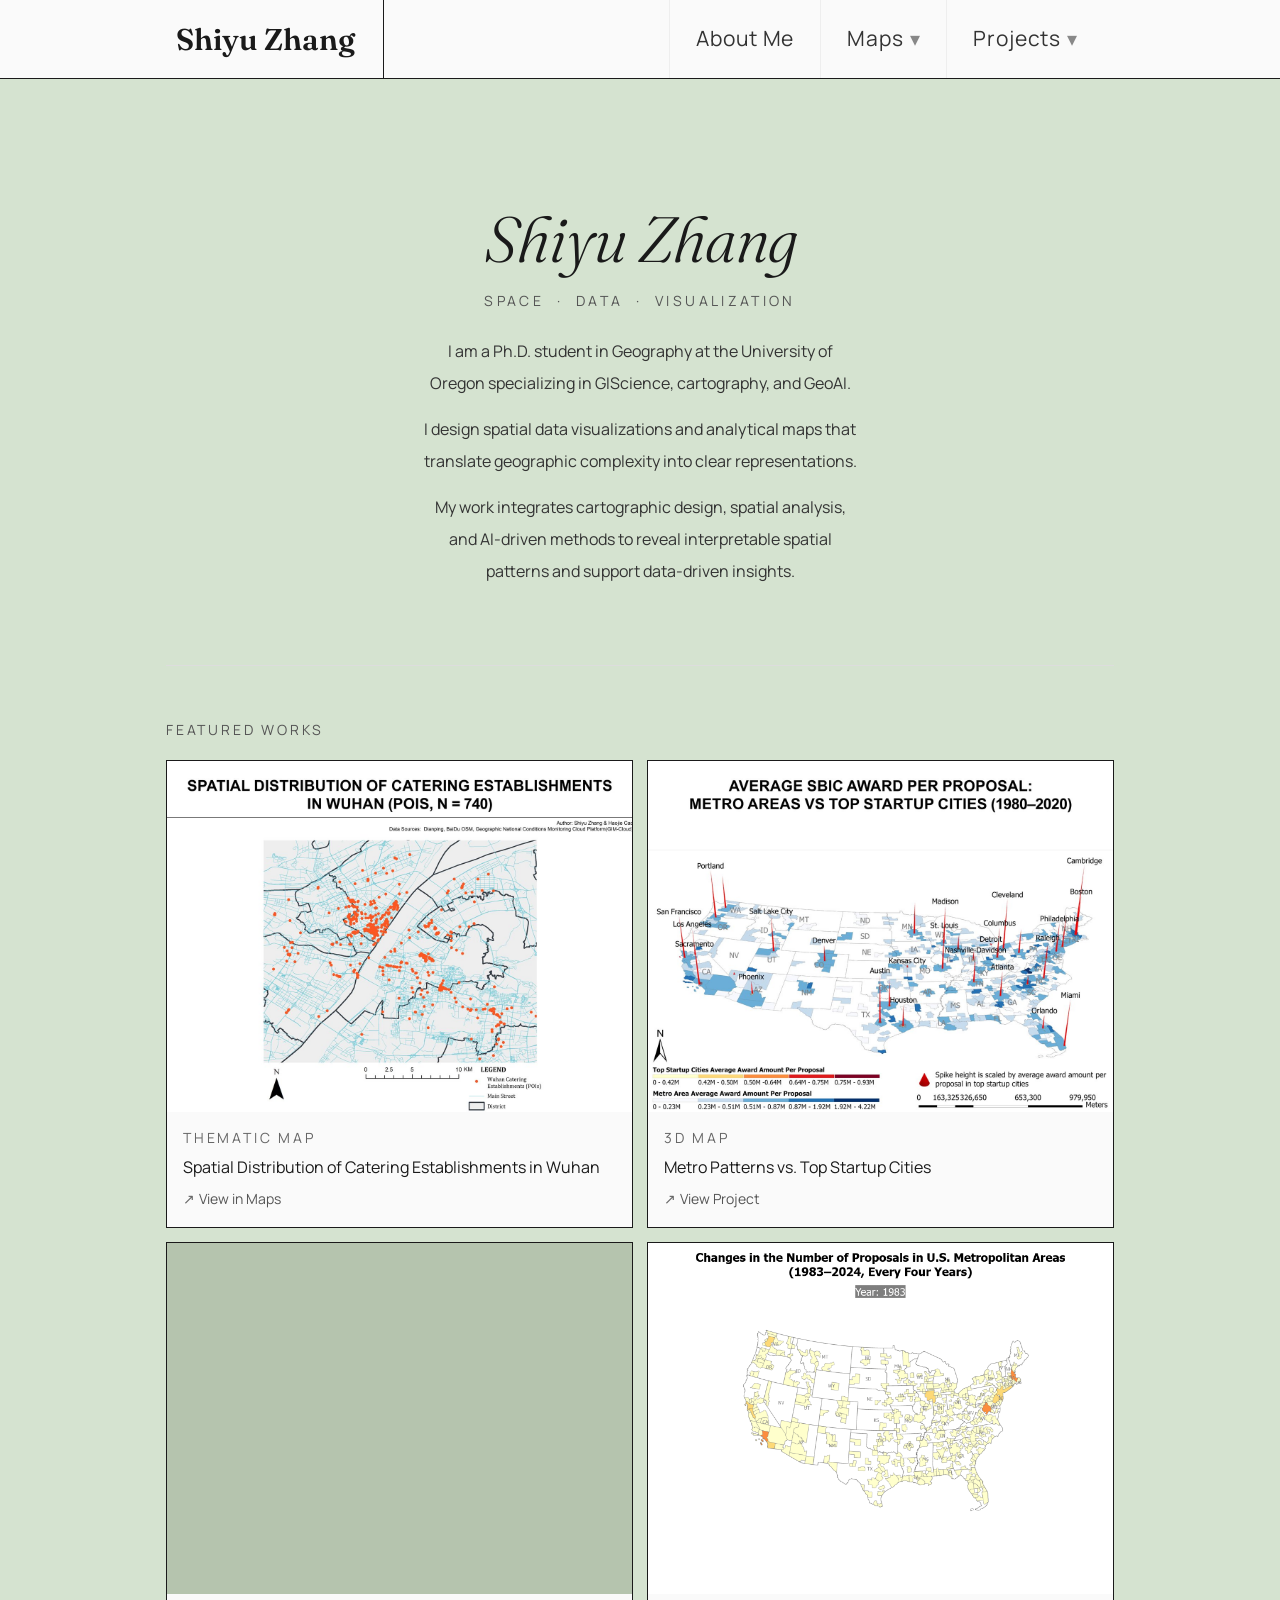
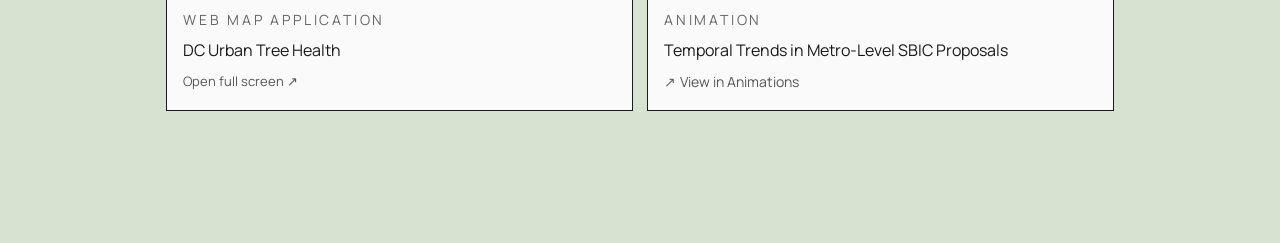
==== index.html @ 715e37df "remove embedded git repo" ====
<!DOCTYPE html>
<html lang="en">
<head>
  <meta charset="UTF-8">
  <meta name="viewport" content="width=device-width, initial-scale=1.0">
  <meta name="description" content="Shiyu Zhang — GIS Analyst and Cartographer. Spatial data visualization, urban analysis, and AI-driven mapping.">
  <title>Shiyu Zhang — Portfolio</title>
  <link rel="stylesheet" href="style.css">
</head>
<body>

<!-- NAVBAR -->
<nav class="navbar" aria-label="Main navigation">
  <div class="navbar-inner">
    <a class="nav-brand" href="index.html">Shiyu Zhang</a>
    <div class="nav-links">
      <div class="nav-item">
        <a class="nav-link" href="about.html">About Me</a>
      </div>
      <div class="nav-item">
        <span class="nav-link">Maps <span class="arr">▾</span></span>
        <div class="nav-dropdown">
          <a href="maps.html#static">Static Maps</a>
          <a href="maps.html#web">Web Maps</a>
          <a href="maps.html#animation">Animation</a>
        </div>
      </div>
      <div class="nav-item">
        <span class="nav-link">Projects <span class="arr">▾</span></span>
        <div class="nav-dropdown">
          <a href="projects.html#wuhan">Wuhan Catering Industry</a>
          <a href="projects.html#sbic">SBIC Funding Analysis</a>
          <a href="projects.html#tapwater">Western U.S. Tap Water</a>
        </div>
      </div>
    </div>
  </div>
</nav>

<main>
  <div class="container">
    <div class="page-body">

      <!-- HERO -->
      <section class="hero">

        <div class="hero-text">
          <h1 class="hero-name">Shiyu Zhang</h1>
          <div class="hero-role">SPACE &nbsp;·&nbsp; DATA &nbsp;·&nbsp; VISUALIZATION</div>
          <p class="hero-desc">
            I am a Ph.D. student in Geography at the University of Oregon specializing in GIScience, cartography, and GeoAI.
          </p>
          <p class="hero-desc">
            I design spatial data visualizations and analytical maps that translate geographic complexity into clear representations.
          </p>
          <p class="hero-desc">
            My work integrates cartographic design, spatial analysis, and AI-driven methods to reveal interpretable spatial patterns and support data-driven insights.
          </p>
        </div>


      </section>

      <!-- FEATURED WORKS — 2x2 grid -->
      <section class="sec">
        <div class="section-label">Featured Works</div>
        <div class="featured-grid">

          <!-- Row 1: Thematic Maps -->
          <a class="feat-card" href="maps.html#static">
            <div class="feat-card-img">
              <img src="Static%20Maps/thumbs/wuhan-all-pois.jpg" alt="Spatial Distribution of Catering Establishments in Wuhan">
            </div>
            <div class="feat-card-body">
              <div class="feat-card-type">Thematic Map</div>
              <div class="feat-card-title">Spatial Distribution of Catering Establishments in Wuhan</div>
              <div class="feat-card-link">View in Maps</div>
            </div>
          </a>

          <a class="feat-card" href="projects.html#sbic">
            <div class="feat-card-img">
              <img src="Static%20Maps/thumbs/sbic-metro-vs-startup.jpg" alt="Metro Patterns vs. Top Startup Cities">
            </div>
            <div class="feat-card-body">
              <div class="feat-card-type">3D Map</div>
              <div class="feat-card-title">Metro Patterns vs. Top Startup Cities</div>
              <div class="feat-card-link">View Project</div>
            </div>
          </a>

          <!-- Row 2: Web Map Application -->
          <div class="feat-card feat-card-web">
            <div class="feat-card-img">
              <iframe src="https://marcia-shiyu.github.io/DCUrbanTreeHealth/" title="DC Tree Health Interactive Map" loading="lazy" allowfullscreen></iframe>
            </div>
            <div class="feat-card-body">
              <div class="feat-card-type">Web Map Application</div>
              <div class="feat-card-title">DC Urban Tree Health</div>
              <div class="feat-card-link"><a href="https://marcia-shiyu.github.io/DCTreeHealth/" target="_blank" rel="noopener">Open full screen ↗</a></div>
            </div>
          </div>

          <a class="feat-card" href="maps.html#animation">
            <div class="feat-card-img">
              <img src="Animations/SBIC/Metro_animation/Yearly/Metro_Count.gif" alt="Annual SBIC Proposal Count by Metro Area Animation">
            </div>
            <div class="feat-card-body">
              <div class="feat-card-type">Animation</div>
              <div class="feat-card-title">Temporal Trends in Metro-Level SBIC Proposals</div>
              <div class="feat-card-link">View in Animations</div>
            </div>
          </a>

        </div>
      </section>

    </div>
  </div>
</main>

<!-- MODAL -->
<div class="modal-backdrop" id="modalBackdrop" role="dialog" aria-modal="true" aria-labelledby="modalTitle">
  <div class="modal-toolbar">
    <div class="modal-title" id="modalTitle"></div>
    <div class="modal-toolbar-right">
      <button class="modal-zoom-btn" id="modalZoomOut" title="Zoom out">−</button>
      <span class="modal-zoom-level" id="modalZoomLevel">Fit</span>
      <button class="modal-zoom-btn" id="modalZoomIn" title="Zoom in">+</button>
      <button class="modal-zoom-btn" id="modalZoomReset" title="Reset view">Fit</button>
      <button class="modal-close" id="modalClose">✕</button>
    </div>
  </div>
  <button class="modal-arrow modal-arrow-prev" id="modalPrev">&#8249;</button>
  <button class="modal-arrow modal-arrow-next" id="modalNext">&#8250;</button>
  <div class="modal-img" id="modalImg"></div>
  <div class="modal-foot">
    <a id="modalProjectLink" href="#" class="link-tag">Open Project</a>
    <span class="modal-hint">Scroll to zoom &nbsp;·&nbsp; Drag to pan &nbsp;·&nbsp; Double-click to reset</span>
  </div>
</div>

<script src="main.js"></script>
</body>
</html>
---- style.css ----
@import url('https://fonts.googleapis.com/css2?family=Manrope:wght@400;500;600&family=Fraunces:ital,wght@0,300;0,600;1,300&display=swap');

/* ── RESET ─────────────────────────────────────────────── */
*, *::before, *::after { box-sizing: border-box; margin: 0; padding: 0; }
html { scroll-behavior: smooth; }
body {
  background: #D5E3D0;
  font-family: 'Manrope', sans-serif;
  color: #1a1a1a;
  font-size: 16px;
  line-height: 1.7;
}
a { color: inherit; text-decoration: none; }
img { display: block; max-width: 100%; }
button { cursor: pointer; font-family: inherit; }

/* ── LAYOUT ─────────────────────────────────────────────── */
.container {
  max-width: 1020px;
  margin: 0 auto;
  padding: 0 36px;
}
.page-body { padding: 56px 0 80px; }

/* ── SECTION LABEL ──────────────────────────────────────── */
.section-label {
  font-size: 14px;
  letter-spacing: 0.2em;
  text-transform: uppercase;
  color: #555;
  margin-bottom: 18px;
  display: flex;
  align-items: center;
  gap: 12px;
}
.section-label::after {
  content: none;
}

/* ── NAVBAR ─────────────────────────────────────────────── */
.navbar {
  border-bottom: 1.5px solid #1a1a1a;
  background: #FAFAFA;
  position: sticky;
  top: 0;
  z-index: 100;
}
.navbar-inner {
  max-width: 1000px;
  margin: 0 auto;
  padding: 0 36px;
  display: flex;
  align-items: stretch;
  height: 78px;
}
.nav-brand {
  font-family: 'Fraunces', serif;
  font-size: 30px;
  font-weight: 600;
  display: flex;
  align-items: center;
  padding-right: 28px;
  border-right: 1.5px solid #1a1a1a;
  margin-right: auto;
  white-space: nowrap;
}
.nav-links {
  display: flex;
  align-items: stretch;
}
.nav-item {
  position: relative;
  display: flex;
  align-items: center;
}
.nav-link {
  display: flex;
  align-items: center;
  gap: 6px;
  padding: 0 26px;
  font-size: 21px;
  letter-spacing: 0.04em;
  color: #333;
  border-left: 1px solid #eee;
  height: 78px;
  white-space: nowrap;
  transition: color 0.15s;
  user-select: none;
}
.nav-link:hover { color: #1a1a1a; }
.nav-link.active { color: #1a1a1a; }
.arr { font-size: 20px; color: #888; line-height: 1; }

/* ── NAVBAR DROPDOWN ────────────────────────────────────── */
.nav-dropdown {
  position: absolute;
  top: 100%;
  right: 0;
  background: #FAFAFA;
  border: 1.5px solid #1a1a1a;
  border-top: none;
  min-width: 240px;
  display: none;
  z-index: 200;
}
.nav-item:hover .nav-dropdown { display: block; }
.nav-dropdown a {
  display: block;
  padding: 14px 22px;
  font-size: 16px;
  letter-spacing: 0.04em;
  color: #333;
  border-bottom: 1px solid #eee;
  transition: background 0.1s, color 0.1s;
}
.nav-dropdown a:last-child { border-bottom: none; }
.nav-dropdown a:hover { background: #D5E3D0; color: #1a1a1a; }

/* ── HERO ────────────────────────────────────────────────── */
.hero {
  padding: 72px 0 64px;
  border-bottom: 1px solid #ddd;
  margin-bottom: 52px;

  display: flex;
  flex-direction: column;
  align-items: center;   
  text-align: center;     
}

.hero-text{
  text-align:center;
  margin:0 auto;
}

.hero-name {
  font-family: 'Fraunces', serif;
  font-style: italic;
  font-weight: 300;
  font-size: 64px;
  line-height: 1.0;
  margin-bottom: 18px;
  letter-spacing: -0.01em;
}
.hero-role {
  font-size: 14px;
  letter-spacing: 0.24em;
  text-transform: uppercase;
  color: #555;
  margin-bottom: 22px;
}
.hero-desc {
  font-size: 16px;
  color: #333;
  max-width: 440px;
  line-height: 2.0;
  margin: 0 auto 14px;
}

/* ── TAGS ────────────────────────────────────────────────── */
.tag {
  display: inline-block;
  border: 1px solid #ccc;
  padding: 3px 10px;
  font-size: 14px;
  color: #555;
  margin: 2px 3px 2px 0;
  letter-spacing: 0.04em;
}
.tag.tool { border-color: #1a1a1a; color: #1a1a1a; }
.tag-group { line-height: 1.6; }
.tag-sep { display: inline-block; color: #bbb; font-size: 18px; margin: 0 6px; vertical-align: middle; }

/* ── LINK TAG ────────────────────────────────────────────── */
.link-tag {
  display: inline-flex;
  align-items: center;
  gap: 4px;
  font-size: 14px;
  border: 1px solid #1a1a1a;
  padding: 4px 10px;
  color: #1a1a1a;
  letter-spacing: 0.05em;
  transition: background 0.12s, color 0.12s;
}
.link-tag::before { content: '↗'; font-size: 8px; }
.link-tag:hover { background: #1a1a1a; color: #D5E3D0; }

/* ── SECTION ─────────────────────────────────────────────── */
.sec { margin-bottom: 52px; }

/* ── FEATURED GRID ───────────────────────────────────────── */
.featured-grid {
  display: grid;
  grid-template-columns: repeat(2, 1fr);
  gap: 14px;
}
.feat-card {
  border: 1.5px solid #1a1a1a;
  background: #FAFAFA;
  overflow: hidden;
  cursor: pointer;
  transition: box-shadow 0.15s;
  display: block;
}
.feat-card:hover { box-shadow: 4px 4px 0 #1a1a1a; }
.feat-card-img {
  height: 351px;
  background: #B5C4AE;
  display: flex;
  align-items: center;
  justify-content: center;
  font-size: 10px;
  color: #666;
  letter-spacing: 0.1em;
  text-transform: uppercase;
  position: relative;
  overflow: hidden;
}
.feat-card-img img {
  width: 100%;
  height: 100%;
  object-fit: cover;
  position: absolute;
  inset: 0;
}
.feat-card-img.alt { background: #AEBFA8; }
.feat-card-img iframe {
  position: absolute;
  inset: 0;
  width: 100%;
  height: 100%;
  border: none;
  display: block;
}
.feat-card-img video {
  position: absolute;
  inset: 0;
  width: 100%;
  height: 100%;
  object-fit: cover;
}
.feat-card-web { cursor: default; }
.feat-card-web:hover { box-shadow: none; }
.feat-card-web .feat-card-link::before { display: none; }
.feat-card-web .feat-card-link a { font-size: 13px; color: #555; text-decoration: none; }
.feat-card-web .feat-card-link a:hover { color: #1a1a1a; }
.feat-card-video { cursor: default; }
.feat-card-video:hover { box-shadow: none; }
.feat-card-body { padding: 14px 16px 16px; }
.feat-card-type {
  font-size: 14px;
  letter-spacing: 0.2em;
  text-transform: uppercase;
  color: #666;
  margin-bottom: 6px;
}
.feat-card-title {
  font-size: 16px;
  line-height: 1.5;
  margin-bottom: 8px;
  color: #1a1a1a;
}
.feat-card-link {
  font-size: 14px;
  color: #555;
  display: flex;
  align-items: center;
  gap: 4px;
}
.feat-card-link::before { content: '↗'; color: #666; }

/* ── PAGE HEADER ─────────────────────────────────────────── */
.page-header {
  padding: 40px 0 32px;
  border-bottom: 1px solid #ddd;
  margin-bottom: 40px;
}
.page-header-title {
  font-family: 'Fraunces', serif;
  font-style: italic;
  font-weight: 300;
  font-size: 38px;
  margin-bottom: 8px;
  line-height: 1.1;
}
.page-header-sub {
  font-size: 14px;
  letter-spacing: 0.22em;
  text-transform: uppercase;
  color: #555;
}

/* ── MAP TABS ────────────────────────────────────────────── */
.maps-container {
  border: 1.5px solid #1a1a1a;
  background: #FAFAFA;
  overflow: hidden;
}
.tabs {
  display: flex;
  border-bottom: 1.5px solid #1a1a1a;
}
.tab-btn {
  padding: 14px 26px;
  font-size: 14px;
  letter-spacing: 0.07em;
  border: none;
  border-right: 1px solid #D1DCCC;
  background: transparent;
  color: #666;
  cursor: pointer;
  font-family: 'Manrope', sans-serif;
  transition: background 0.12s, color 0.12s;
}
.tab-btn:last-child { border-right: none; }
.tab-btn.active { background: #1a1a1a; color: #D5E3D0; }
.tab-btn:hover:not(.active) { background: #D5E3D0; color: #333; }
.tab-content { display: none; padding: 26px 24px; }
.tab-content.active { display: block; }

/* ── MAP GROUP TITLE ─────────────────────────────────────── */
.map-group-title {
  font-size: 14px;
  letter-spacing: 0.18em;
  text-transform: uppercase;
  color: #555;
  margin-bottom: 0;
}

/* ── CAROUSEL ────────────────────────────────────────────── */
.map-group { margin-bottom: 0; }
.map-group-header {
  display: flex;
  align-items: center;
  justify-content: space-between;
  margin-bottom: 16px;
}
.carousel-nav {
  display: flex;
  align-items: center;
  gap: 14px;
}
.carousel-prev, .carousel-next {
  background: none;
  border: 1.5px solid #1a1a1a;
  width: 36px;
  height: 36px;
  cursor: pointer;
  font-size: 22px;
  line-height: 1;
  display: flex;
  align-items: center;
  justify-content: center;
  color: #1a1a1a;
  transition: background 0.15s, color 0.15s;
  flex-shrink: 0;
}
.carousel-prev:hover, .carousel-next:hover { background: #1a1a1a; color: #FAFAFA; }
.carousel-prev:disabled, .carousel-next:disabled { opacity: 0.28; cursor: default; }
.carousel-prev:disabled:hover, .carousel-next:disabled:hover { background: none; color: #1a1a1a; }
.carousel-counter {
  font-size: 13px;
  color: #555;
  min-width: 38px;
  text-align: center;
  letter-spacing: 0.05em;
}
.map-carousel { overflow: hidden; }
.carousel-track {
  display: flex;
  transition: transform 0.35s ease;
  will-change: transform;
}
.carousel-track .map-card { flex: 0 0 694px; }

/* ── MAP CARDS ───────────────────────────────────────────── */
.map-cards {
  display: flex;
  gap: 12px;
  flex-wrap: wrap;
}
.map-card {
  width: 694px;
  border: 1.5px solid #1a1a1a;
  background: #FAFAFA;
  overflow: hidden;
  flex-shrink: 0;
}
.map-card-img {
  height: 491px;
  background: #ccc;
  display: flex;
  align-items: center;
  justify-content: center;
  font-size: 9px;
  color: #666;
  letter-spacing: 0.08em;
  text-transform: uppercase;
  cursor: zoom-in;
  position: relative;
  transition: filter 0.15s;
  overflow: hidden;
}
.map-card-img:hover { filter: brightness(0.88); }
.map-card-img img { width: 100%; height: 100%; object-fit: cover; position: absolute; inset: 0; }
.zoom-hint {
  position: absolute;
  bottom: 6px;
  right: 8px;
  font-size: 14px;
  color: #fff;
  opacity: 0;
  transition: opacity 0.15s;
  text-shadow: 0 1px 3px rgba(0,0,0,0.3);
  pointer-events: none;
}
.map-card-img:hover .zoom-hint { opacity: 1; }
.map-card-body { padding: 18px 22px 24px; }
.map-card-title {
  font-size: 16px;
  font-weight: 500;
  line-height: 1.55;
  margin-bottom: 7px;
  letter-spacing: 0.02em;
}
.map-card-desc {
  font-size: 14px;
  color: #555;
  line-height: 1.8;
  margin-bottom: 12px;
}

/* ── BREAK BAR ───────────────────────────────────────────── */
.break-bar {
  display: flex;
  align-items: center;
  gap: 12px;
  font-size: 10px;
  letter-spacing: 0.22em;
  text-transform: uppercase;
  color: #777;
  margin: 26px 0;
}
.break-bar::before, .break-bar::after {
  content: '';
  flex: 1;
  height: 1px;
  background: #D1DCCC;
}

/* ── WEB MAP CARDS ───────────────────────────────────────── */
.web-maps {
  display: flex;
  flex-direction: column;
  gap: 6px;
}
.web-maps .map-group-header { margin-bottom: 0; }
.web-maps .break-bar { margin: 10px 0; }
.web-card {
  border: 1px solid #ccc;
  overflow: hidden;
  background: #FAFAFA;
}
.wc-frame {
  height: 88vh;
  min-height: 560px;
  background: #f0ede6;
  position: relative;
}
.wc-frame iframe {
  width: 100%;
  height: 100%;
  border: none;
  display: block;
}
.wc-frame .wc-loading {
  position: absolute;
  inset: 0;
  display: flex;
  flex-direction: column;
  align-items: center;
  justify-content: center;
  gap: 14px;
  pointer-events: none;
  color: #888;
  font-size: 12px;
  letter-spacing: 0.12em;
  text-transform: uppercase;
}
.wc-frame .wc-loading-spinner {
  width: 28px;
  height: 28px;
  border: 2px solid #ccc;
  border-top-color: #555;
  border-radius: 50%;
  animation: wc-spin 0.8s linear infinite;
}
@keyframes wc-spin {
  to { transform: rotate(360deg); }
}
.wc-frame.loaded .wc-loading { display: none; }
.wc-foot {
  padding: 7px 14px;
  font-size: 14px;
  color: #555;
  border-top: 1px solid #eee;
  display: flex;
  align-items: center;
  justify-content: space-between;
  gap: 12px;
}
.wc-foot-title {
  font-size: 14px;
  letter-spacing: 0.1em;
  text-transform: uppercase;
  color: #444;
}
.wc-foot-tool {
  font-size: 14px;
  letter-spacing: 0.08em;
  color: #888;
  margin-left: 10px;
  text-transform: none;
}
.web-card-divider {
  text-align: center;
  color: #aaa;
  font-size: 20px;
  line-height: 1;
  padding: 14px 0;
}
.wc-foot a { color: #1a1a1a; text-decoration: underline; }

/* ── ANIMATION CARDS ─────────────────────────────────────── */
.anim-cards {
  display: grid;
  grid-template-columns: repeat(4, 1fr);
  gap: 12px;
}
.anim-card {
  border: 1.5px solid #1a1a1a;
  overflow: hidden;
  background: #FAFAFA;
}
.ac-img {
  height: 88px;
  background: #bbb;
  display: flex;
  align-items: center;
  justify-content: center;
  font-size: 26px;
  opacity: 0.45;
}
.ac-label {
  padding: 8px 10px;
  font-size: 12px;
  color: #555;
  text-align: center;
  line-height: 1.6;
}

/* ── PROJECT DETAIL ──────────────────────────────────────── */
.proj-block {
  border: 1.5px solid #1a1a1a;
  background: #FAFAFA;
  overflow: hidden;
  margin-bottom: 20px;
}
.proj-block:last-child { margin-bottom: 0; }
.proj-head {
  background: #1a1a1a;
  color: #D5E3D0;
  font-size: 14px;
  padding: 10px 16px;
  letter-spacing: 0.14em;
  text-transform: uppercase;
  display: flex;
  justify-content: space-between;
  align-items: center;
}
.proj-head-note { opacity: 0.38; font-size: 12px; }
.proj-layout {
  display: grid;
  grid-template-columns: 180px 1fr;
}
.proj-left { padding: 18px 14px; border-right: 1px solid #eee; }
.proj-right { padding: 18px 18px; }
.proj-sub-label {
  font-size: 14px;
  letter-spacing: 0.17em;
  text-transform: uppercase;
  color: #555;
  margin-bottom: 8px;
  margin-top: 16px;
}
.proj-sub-label:first-child { margin-top: 0; }
.poster-box {
  width: 100%;
  height: 360px;
  background: #B5C4AE;
  border: 1px solid #bbb;
  display: flex;
  align-items: center;
  justify-content: center;
  font-size: 9px;
  color: #666;
  letter-spacing: 0.1em;
  overflow: hidden;
  cursor: zoom-in;
  position: relative;
  transition: filter 0.15s;
}
.poster-box:hover { filter: brightness(0.88); }
.poster-box img { width: 100%; height: 100%; object-fit: cover; position: absolute; inset: 0; }
.proj-text {
  font-size: 16px;
  color: #333;
  line-height: 1.9;
  margin-bottom: 12px;
}
.proj-note {
  font-size: 14px;
  color: #666;
  line-height: 1.6;
  background: #FAFAFA;
  border: 1px solid #D1DCCC;
  padding: 8px 10px;
  margin-bottom: 8px;
}
.mini-gallery{
  display: grid;
  grid-template-columns: repeat(2, 1fr);
  gap: 18px;
  margin-top: 10px;
}
.thumb-item {
  display: flex;
  flex-direction: column;
  gap: 5px;
}
.thumb-label {
  font-size: 14px;
  color: #666;
  line-height: 1.35;
  letter-spacing: 0.02em;
  max-width: 250px;
}
.mini-thumb {
  width: 100%;         
  aspect-ratio: 3 / 2;
  background: #ccc;
  border: 1px solid #bbb;
  display: flex;
  align-items: center;
  justify-content: center;
  font-size: 9px;
  color: #666;
  letter-spacing: 0.06em;
  text-transform: uppercase;
  cursor: zoom-in;
  transition: filter 0.15s, border-color 0.15s;
  overflow: hidden;
  position: relative;
}
.mini-thumb:hover { filter: brightness(0.85); border-color: #1a1a1a; }
.mini-thumb img{
  width: 100%;
  height: auto;
  display: block;
}

.proj-overview {
  width: 100%;
  height: 500px;
  background: #B5C4AE;
  cursor: zoom-in;
  position: relative;
  overflow: hidden;
  transition: filter 0.15s;
  border: 1.5px solid #1a1a1a;
}
.proj-overview:hover { filter: brightness(0.88); }
.proj-overview img { width: 100%; height: 100%; object-fit: contain; position: absolute; inset: 0; }
.proj-overview:hover .zoom-hint { opacity: 1; }
.proj-tab-body { border-top: 1.5px solid #eee; margin-top: 20px; padding-top: 20px; }

.course-report-header {
  display: flex;
  align-items: center;
  justify-content: space-between;
  gap: 16px;
  margin-bottom: 10px;
}
.course-report-title {
  font-size: 14px;
  color: #555;
  letter-spacing: 0.03em;
}
.course-report-frame {
  width: 100%;
  height: 72vh;
  min-height: 500px;
  border: 1.5px solid #1a1a1a;
  overflow: hidden;
}
.course-report-frame iframe { width: 100%; height: 100%; border: none; display: block; }
.course-report-meta {
  display: flex;
  flex-direction: column;
  gap: 10px;
  margin-top: 14px;
}
.course-report-tags-row {
  display: flex;
  align-items: center;
  justify-content: space-between;
  gap: 16px;
  flex-wrap: wrap;
}
.course-report-tags {
  display: flex;
  align-items: center;
  gap: 8px;
  flex-wrap: wrap;
}
.course-report-tags .proj-sub-label { margin: 0; }
.course-report-btn {
  display: inline-flex;
  align-items: center;
  gap: 6px;
  padding: 8px 18px;
  background: #1a1a1a;
  color: #f2ede4;
  font-family: inherit;
  font-size: 13px;
  letter-spacing: 0.06em;
  text-decoration: none;
  border: 1.5px solid #1a1a1a;
  transition: background 0.15s, color 0.15s;
  white-space: nowrap;
}
.course-report-btn:hover { background: #f2ede4; color: #1a1a1a; }

/* ── ABOUT ───────────────────────────────────────────────── */
.about-container {
  border: 1.5px solid #1a1a1a;
  background: #FAFAFA;
  overflow: hidden;
}
.about-layout {
  display: grid;
  grid-template-columns: 210px 1fr;
}
.about-left { padding: 22px 14px; border-right: 1px solid #eee; }
.about-right { padding: 22px 22px; }
.photo-box {
  width: 100%;
  height: 150px;
  background: #B5C4AE;
  border: 1px solid #bbb;
  display: flex;
  align-items: center;
  justify-content: center;
  font-size: 9px;
  color: #666;
  letter-spacing: 0.1em;
  margin-bottom: 14px;
  overflow: hidden;
}
.photo-box img { width: 100%; height: 100%; object-fit: cover; }
.about-meta { font-size: 16px; color: #444; line-height: 2.3; }
.about-contact { margin-top: 20px; display: flex; flex-direction: column; gap: 10px; }
.about-contact-item {
  display: flex;
  align-items: center;
  gap: 8px;
  font-size: 13px;
  color: #1a1a1a;
  text-decoration: none;
  transition: color 0.12s;
}
.about-contact-item:hover { color: #444; }
.about-contact-item svg { flex-shrink: 0; color: #444; }
.about-sub-label {
  font-size: 14px;
  letter-spacing: 0.2em;
  text-transform: uppercase;
  color: #555;
  margin-bottom: 8px;
  margin-top: 32px;
}
.about-sub-label::before {
  content: '';
  display: block;
  width: 28px;
  height: 1px;
  background: #888;
  margin-bottom: 12px;
}
.about-sub-label:first-child { margin-top: 0; }
.about-sub-label:first-child::before { display: none; }
.about-text {
  font-size: 16px;
  color: #333;
  line-height: 2.0;
  margin-bottom: 12px;
}


/* ── MODAL ───────────────────────────────────────────────── */
.modal-backdrop {
  position: fixed;
  inset: 0;
  background: rgba(10, 10, 10, 0.93);
  display: none;
  z-index: 500;
  overflow: hidden;
  cursor: grab;
  user-select: none;
}
.modal-backdrop.open { display: block; }
.modal-backdrop.dragging { cursor: grabbing; }
.modal-toolbar {
  position: absolute;
  top: 0; left: 0; right: 0;
  display: flex;
  align-items: center;
  justify-content: space-between;
  padding: 10px 16px;
  background: rgba(20, 20, 20, 0.75);
  backdrop-filter: blur(6px);
  z-index: 10;
  gap: 12px;
}
.modal-title {
  font-size: 12px;
  letter-spacing: 0.07em;
  color: #ccc;
  flex: 1;
  line-height: 1.4;
  overflow: hidden;
  white-space: nowrap;
  text-overflow: ellipsis;
}
.modal-toolbar-right {
  display: flex;
  align-items: center;
  gap: 6px;
  flex-shrink: 0;
}
.modal-zoom-btn, .modal-close {
  background: rgba(255,255,255,0.1);
  border: 1px solid rgba(255,255,255,0.22);
  color: #ddd;
  font-family: 'Manrope', sans-serif;
  font-size: 15px;
  width: 32px;
  height: 32px;
  display: flex;
  align-items: center;
  justify-content: center;
  cursor: pointer;
  transition: background 0.12s;
  flex-shrink: 0;
}
.modal-zoom-btn:hover, .modal-close:hover { background: rgba(255,255,255,0.25); color: #fff; }
.modal-close { font-size: 13px; margin-left: 6px; }
.modal-zoom-level {
  font-size: 11px;
  color: #aaa;
  min-width: 36px;
  text-align: center;
  letter-spacing: 0.04em;
}
.modal-arrow {
  position: absolute;
  top: 50%;
  transform: translateY(-50%);
  background: rgba(255,255,255,0.08);
  border: 1px solid rgba(255,255,255,0.2);
  color: #ccc;
  font-size: 40px;
  width: 52px;
  height: 80px;
  display: none;
  align-items: center;
  justify-content: center;
  cursor: pointer;
  z-index: 11;
  transition: background 0.12s, color 0.12s;
  line-height: 1;
}
.modal-arrow:hover { background: rgba(255,255,255,0.22); color: #fff; }
.modal-arrow:disabled { opacity: 0.18; cursor: default; pointer-events: none; }
.modal-arrow.visible { display: flex; }
.modal-arrow-prev { left: 14px; }
.modal-arrow-next { right: 14px; }

.modal-img {
  position: absolute;
  inset: 0;
  display: flex;
  align-items: center;
  justify-content: center;
}
.modal-img img {
  display: block;
  max-width: 100vw;
  max-height: 100vh;
  width: auto;
  height: auto;
  object-fit: contain;
  transform-origin: center center;
  will-change: transform;
  pointer-events: none;
  draggable: false;
}
.modal-foot {
  position: absolute;
  bottom: 0; left: 0; right: 0;
  padding: 10px 16px;
  background: rgba(20, 20, 20, 0.75);
  backdrop-filter: blur(6px);
  display: flex;
  gap: 16px;
  align-items: center;
  z-index: 10;
}
.modal-hint {
  font-size: 11px;
  color: #777;
  letter-spacing: 0.04em;
}

/* ── RESPONSIVE ──────────────────────────────────────────── */
@media (max-width: 720px) {
  .container { padding: 0 20px; }
  .navbar-inner { padding: 0 20px; }
  .hero { flex-direction: column-reverse; gap: 28px; padding: 48px 0 40px; }
  .hero-name { font-size: 38px; }
  .hero-photos { flex-direction: row; }
  .hero-photo.portrait  { height: 140px; flex: 1; width: auto; }
  .hero-photo.landscape { height: 140px; flex: 1; width: auto; }
  .featured-grid { grid-template-columns: 1fr; }
  .proj-layout { grid-template-columns: 1fr; }
  .proj-left { border-right: none; border-bottom: 1px solid #eee; }
  .about-layout { grid-template-columns: 1fr; }
  .about-left { border-right: none; border-bottom: 1px solid #eee; }
  .web-maps { gap: 24px; }
  .anim-cards { grid-template-columns: repeat(2, 1fr); }
  .map-cards { flex-direction: column; }
  .map-card { width: 100%; }
  .wc-frame { height: 70vh; min-height: 420px; }
  .contact-bar { gap: 16px; }
}
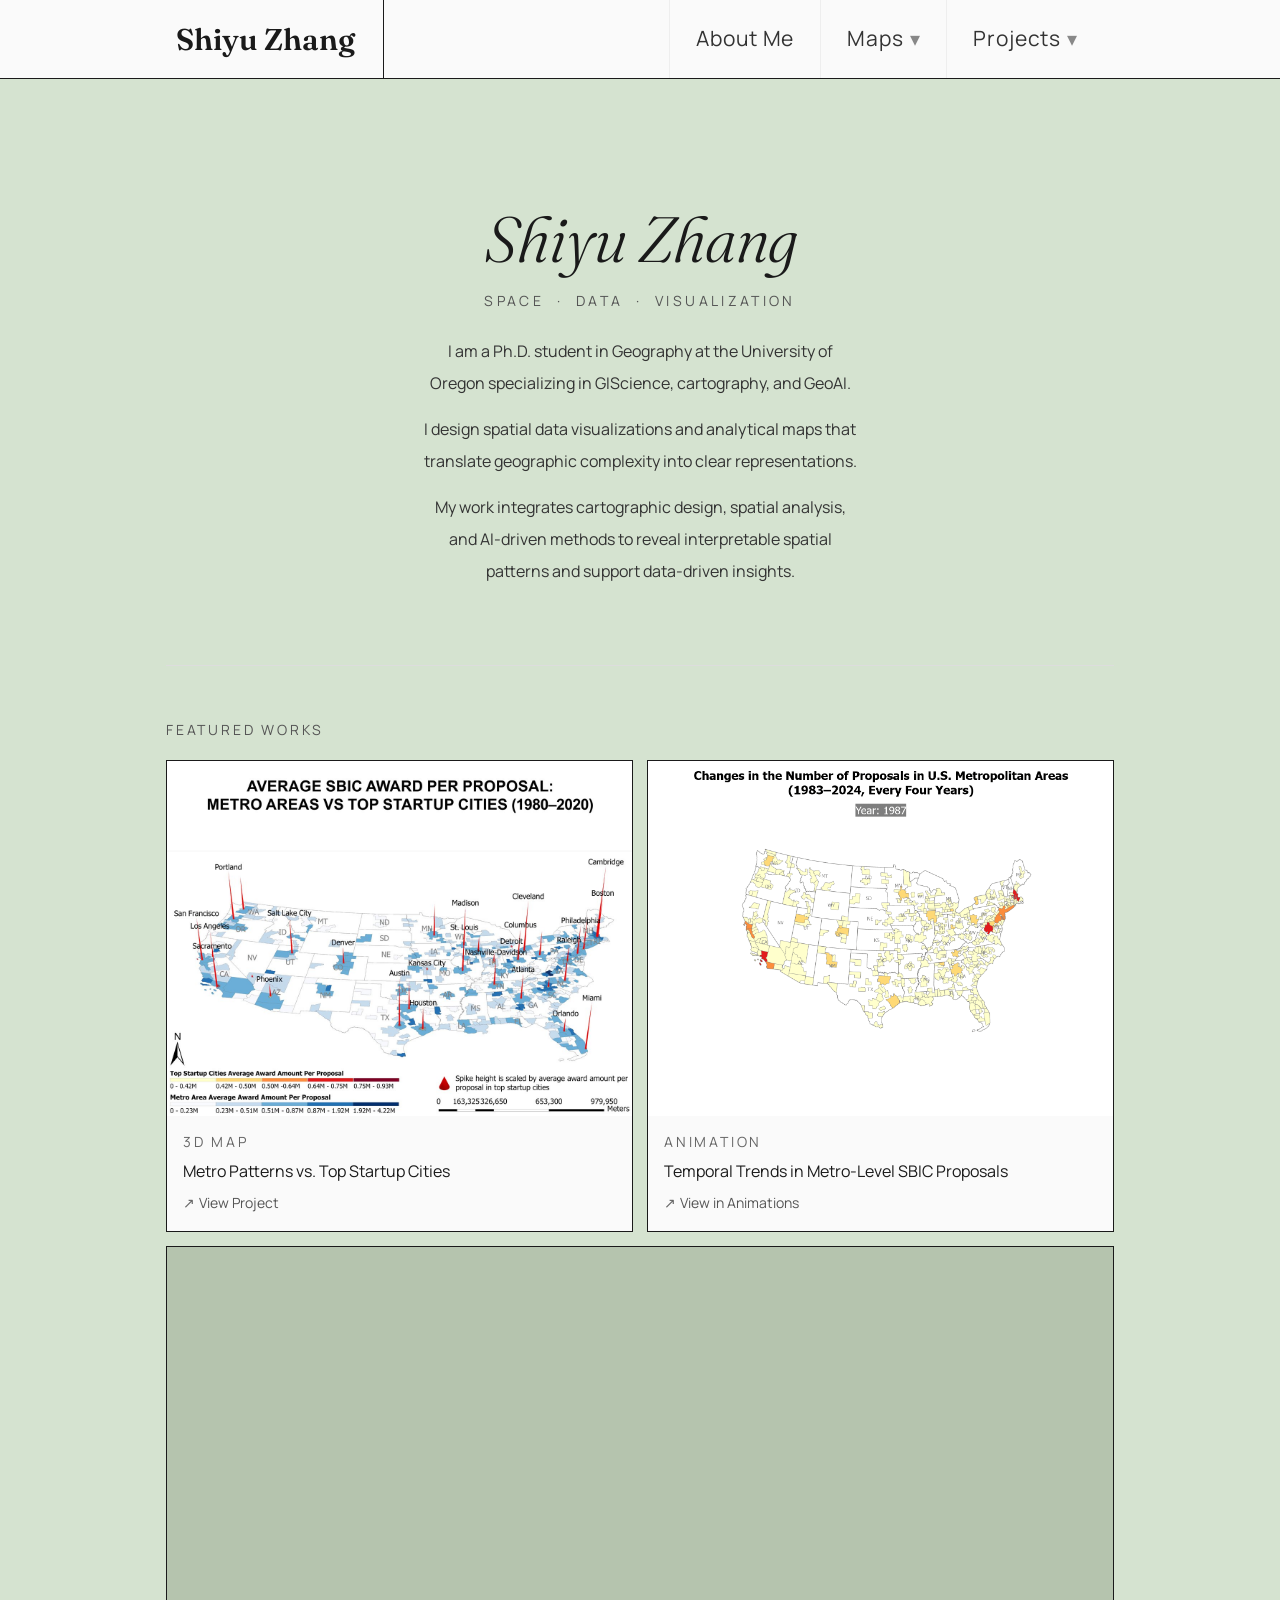
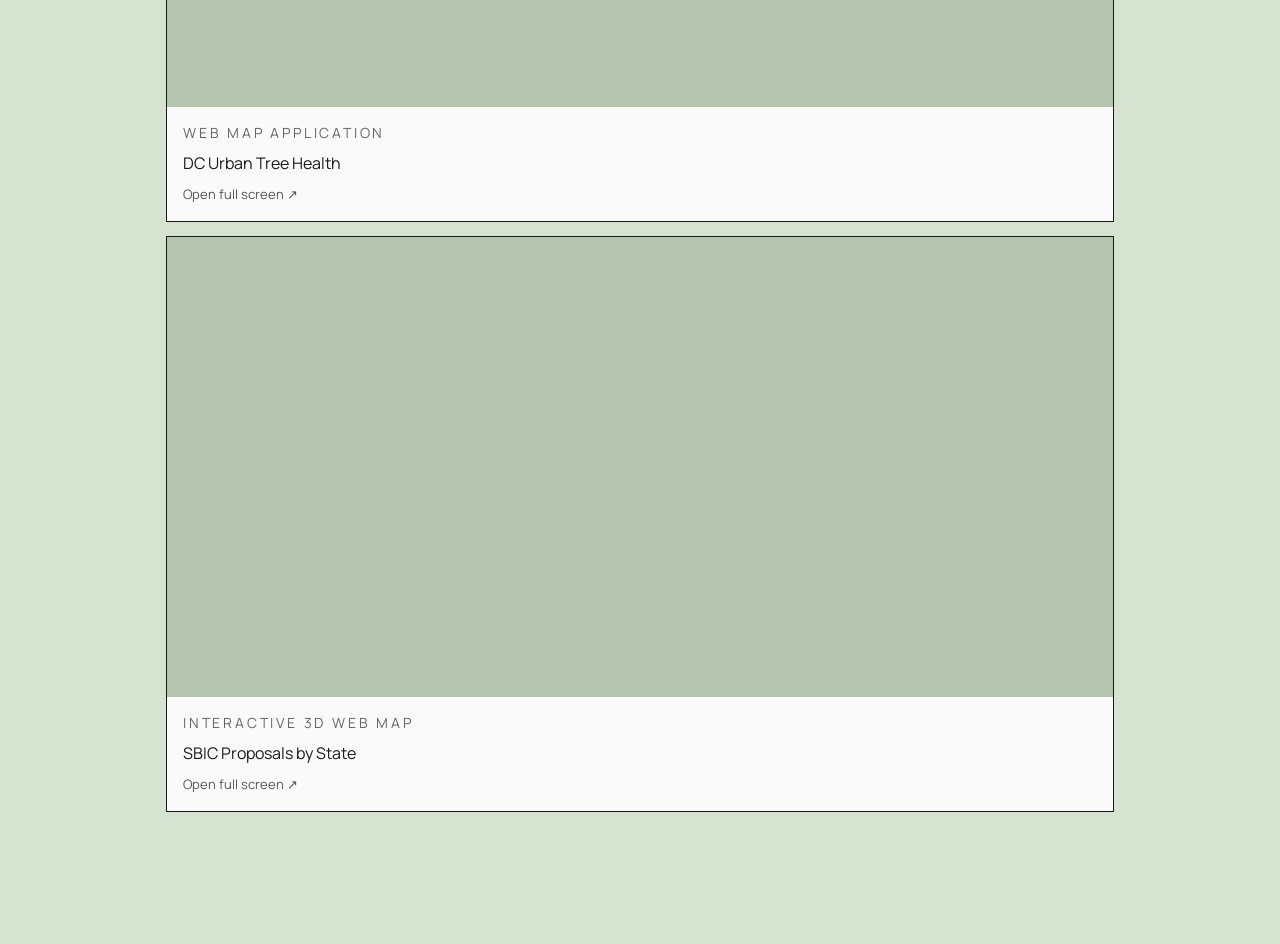
==== commit d890a661: "Update" ====
--- a/index.html
+++ b/index.html
@@ -61,22 +61,12 @@
 
       </section>
 
-      <!-- FEATURED WORKS — 2x2 grid -->
+      <!-- FEATURED WORKS — 2x3 grid -->
       <section class="sec">
         <div class="section-label">Featured Works</div>
         <div class="featured-grid">
 
-          <!-- Row 1: Thematic Maps -->
-          <a class="feat-card" href="maps.html#static">
-            <div class="feat-card-img">
-              <img src="Static%20Maps/thumbs/wuhan-all-pois.jpg" alt="Spatial Distribution of Catering Establishments in Wuhan">
-            </div>
-            <div class="feat-card-body">
-              <div class="feat-card-type">Thematic Map</div>
-              <div class="feat-card-title">Spatial Distribution of Catering Establishments in Wuhan</div>
-              <div class="feat-card-link">View in Maps</div>
-            </div>
-          </a>
+          <!-- Row 1: StaticMaps -->
 
           <a class="feat-card" href="projects.html#sbic">
             <div class="feat-card-img">
@@ -89,18 +79,6 @@
             </div>
           </a>
 
-          <!-- Row 2: Web Map Application -->
-          <div class="feat-card feat-card-web">
-            <div class="feat-card-img">
-              <iframe src="https://marcia-shiyu.github.io/DCUrbanTreeHealth/" title="DC Tree Health Interactive Map" loading="lazy" allowfullscreen></iframe>
-            </div>
-            <div class="feat-card-body">
-              <div class="feat-card-type">Web Map Application</div>
-              <div class="feat-card-title">DC Urban Tree Health</div>
-              <div class="feat-card-link"><a href="https://marcia-shiyu.github.io/DCTreeHealth/" target="_blank" rel="noopener">Open full screen ↗</a></div>
-            </div>
-          </div>
-
           <a class="feat-card" href="maps.html#animation">
             <div class="feat-card-img">
               <img src="Animations/SBIC/Metro_animation/Yearly/Metro_Count.gif" alt="Annual SBIC Proposal Count by Metro Area Animation">
@@ -111,6 +89,30 @@
               <div class="feat-card-link">View in Animations</div>
             </div>
           </a>
+
+          <!-- Row 2: Web Map Application -->
+          <div class="feat-card feat-card-web feat-card-wide">
+            <div class="feat-card-img">
+              <iframe src="https://marcia-shiyu.github.io/DCUrbanTreeHealth/" title="DC Tree Health Interactive Map" loading="lazy" allowfullscreen></iframe>
+            </div>
+            <div class="feat-card-body">
+              <div class="feat-card-type">Web Map Application</div>
+              <div class="feat-card-title">DC Urban Tree Health</div>
+              <div class="feat-card-link"><a href="https://marcia-shiyu.github.io/DCUrbanTreeHealth/" target="_blank" rel="noopener">Open full screen ↗</a></div>
+            </div>
+          </div>
+
+          <!-- Row 3: Web Map -->
+          <div class="feat-card feat-card-web feat-card-wide">
+            <div class="feat-card-img">
+              <iframe src="https://marcia-shiyu.github.io/SBIC/States_Count_3D_animated.html" title="SBIC Proposals by State" loading="lazy" allowfullscreen></iframe>
+            </div>
+            <div class="feat-card-body">
+              <div class="feat-card-type">Interactive 3D Web Map</div>
+              <div class="feat-card-title">SBIC Proposals by State</div>
+              <div class="feat-card-link"><a href="https://marcia-shiyu.github.io/SBIC/States_Count_3D_animated.html" target="_blank" rel="noopener">Open full screen ↗</a></div>
+            </div>
+          </div>
 
         </div>
       </section>
--- a/style.css
+++ b/style.css
@@ -205,7 +205,7 @@
 }
 .feat-card:hover { box-shadow: 4px 4px 0 #1a1a1a; }
 .feat-card-img {
-  height: 351px;
+  height: 355px;
   background: #B5C4AE;
   display: flex;
   align-items: center;
@@ -270,6 +270,15 @@
 }
 .feat-card-link::before { content: '↗'; color: #666; }
 
+/* FORCE wide featured card */
+.featured-grid .feat-card-wide{
+  grid-column: 1 / -1 !important;
+}
+
+.featured-grid .feat-card-wide .feat-card-img{
+  height: 460px !important;
+}
+
 /* ── PAGE HEADER ─────────────────────────────────────────── */
 .page-header {
   padding: 40px 0 32px;
@@ -651,7 +660,7 @@
   aspect-ratio: 3 / 2;
   background: #ccc;
   border: 1px solid #bbb;
-  display: flex;
+  display: block;
   align-items: center;
   justify-content: center;
   font-size: 9px;
@@ -666,7 +675,8 @@
 .mini-thumb:hover { filter: brightness(0.85); border-color: #1a1a1a; }
 .mini-thumb img{
   width: 100%;
-  height: auto;
+  height: 100%;
+  object-fit: cover;
   display: block;
 }
 
@@ -755,11 +765,11 @@
 .about-left { padding: 22px 14px; border-right: 1px solid #eee; }
 .about-right { padding: 22px 22px; }
 .photo-box {
+  display: inline-block;
   width: 100%;
-  height: 150px;
+  height: 280px;
   background: #B5C4AE;
   border: 1px solid #bbb;
-  display: flex;
   align-items: center;
   justify-content: center;
   font-size: 9px;
@@ -768,7 +778,7 @@
   margin-bottom: 14px;
   overflow: hidden;
 }
-.photo-box img { width: 100%; height: 100%; object-fit: cover; }
+.photo-box img { width: auto; height: 100%; display: block; }
 .about-meta { font-size: 16px; color: #444; line-height: 2.3; }
 .about-contact { margin-top: 20px; display: flex; flex-direction: column; gap: 10px; }
 .about-contact-item {
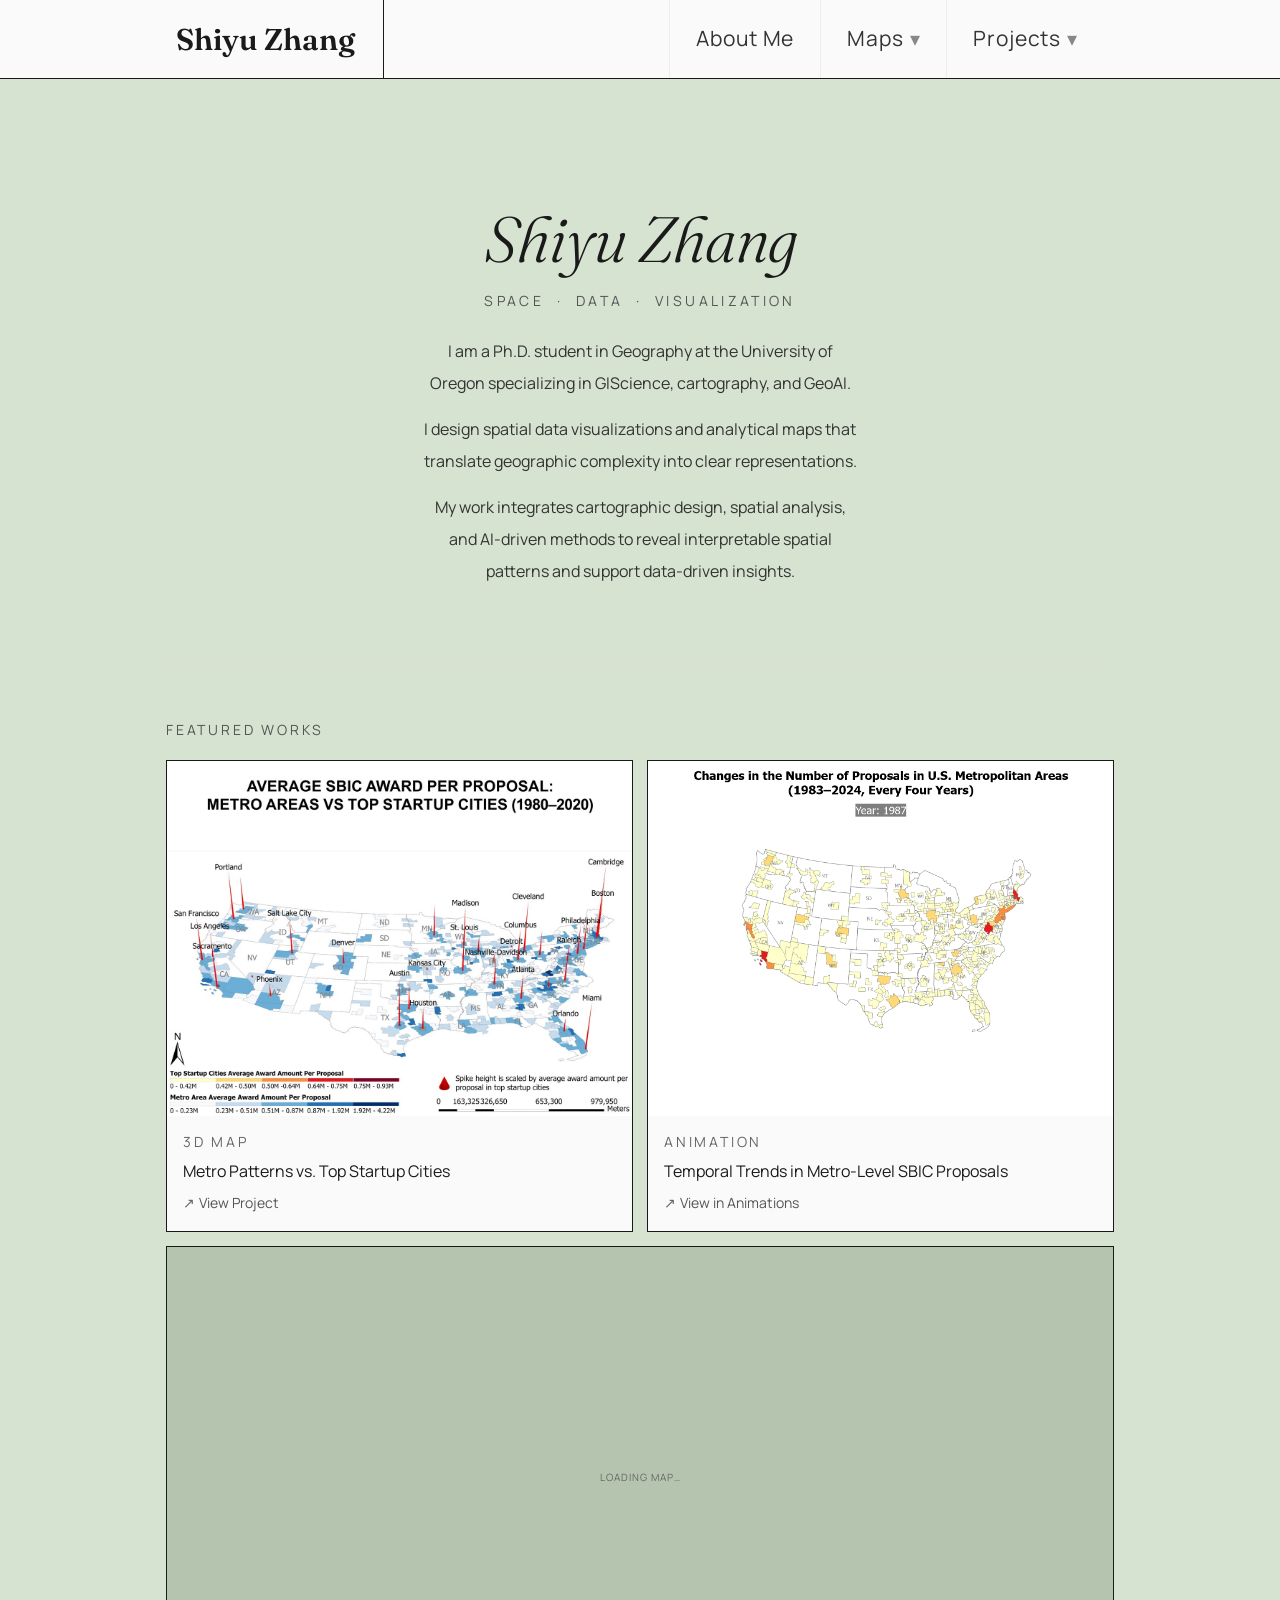
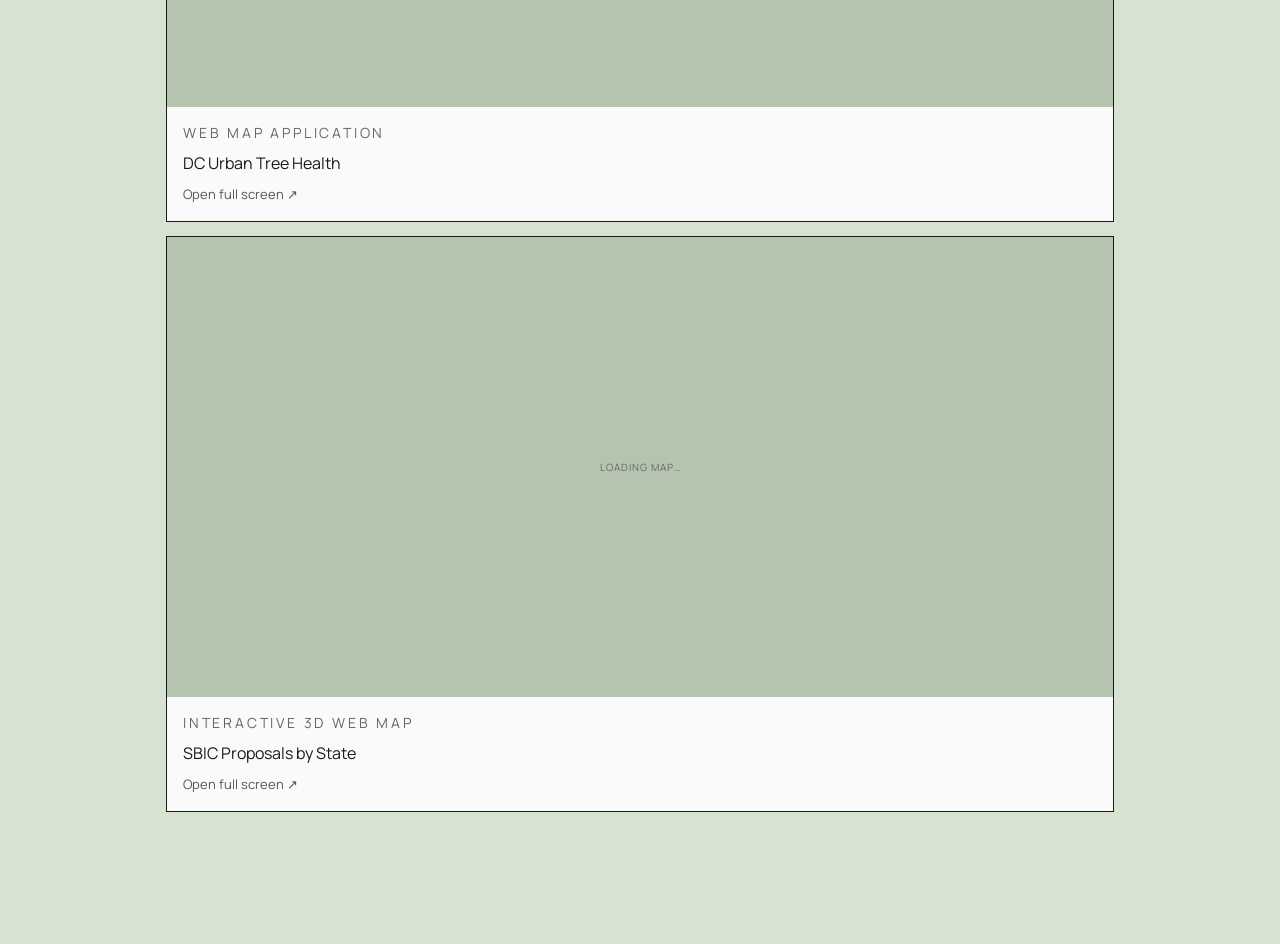
==== commit efbfd72e: "update" ====
--- a/index.html
+++ b/index.html
@@ -29,7 +29,7 @@
         <span class="nav-link">Projects <span class="arr">▾</span></span>
         <div class="nav-dropdown">
           <a href="projects.html#wuhan">Wuhan Catering Industry</a>
-          <a href="projects.html#sbic">SBIC Funding Analysis</a>
+          <a href="projects.html#sbic">SBIC Proposals & Awards</a>
           <a href="projects.html#tapwater">Western U.S. Tap Water</a>
         </div>
       </div>
@@ -93,6 +93,7 @@
           <!-- Row 2: Web Map Application -->
           <div class="feat-card feat-card-web feat-card-wide">
             <div class="feat-card-img">
+              <div class="wc-loading"><div class="wc-loading-spinner"></div>Loading map…</div>
               <iframe src="https://marcia-shiyu.github.io/DCUrbanTreeHealth/" title="DC Tree Health Interactive Map" loading="lazy" allowfullscreen></iframe>
             </div>
             <div class="feat-card-body">
@@ -105,6 +106,7 @@
           <!-- Row 3: Web Map -->
           <div class="feat-card feat-card-web feat-card-wide">
             <div class="feat-card-img">
+              <div class="wc-loading"><div class="wc-loading-spinner"></div>Loading map…</div>
               <iframe src="https://marcia-shiyu.github.io/SBIC/States_Count_3D_animated.html" title="SBIC Proposals by State" loading="lazy" allowfullscreen></iframe>
             </div>
             <div class="feat-card-body">
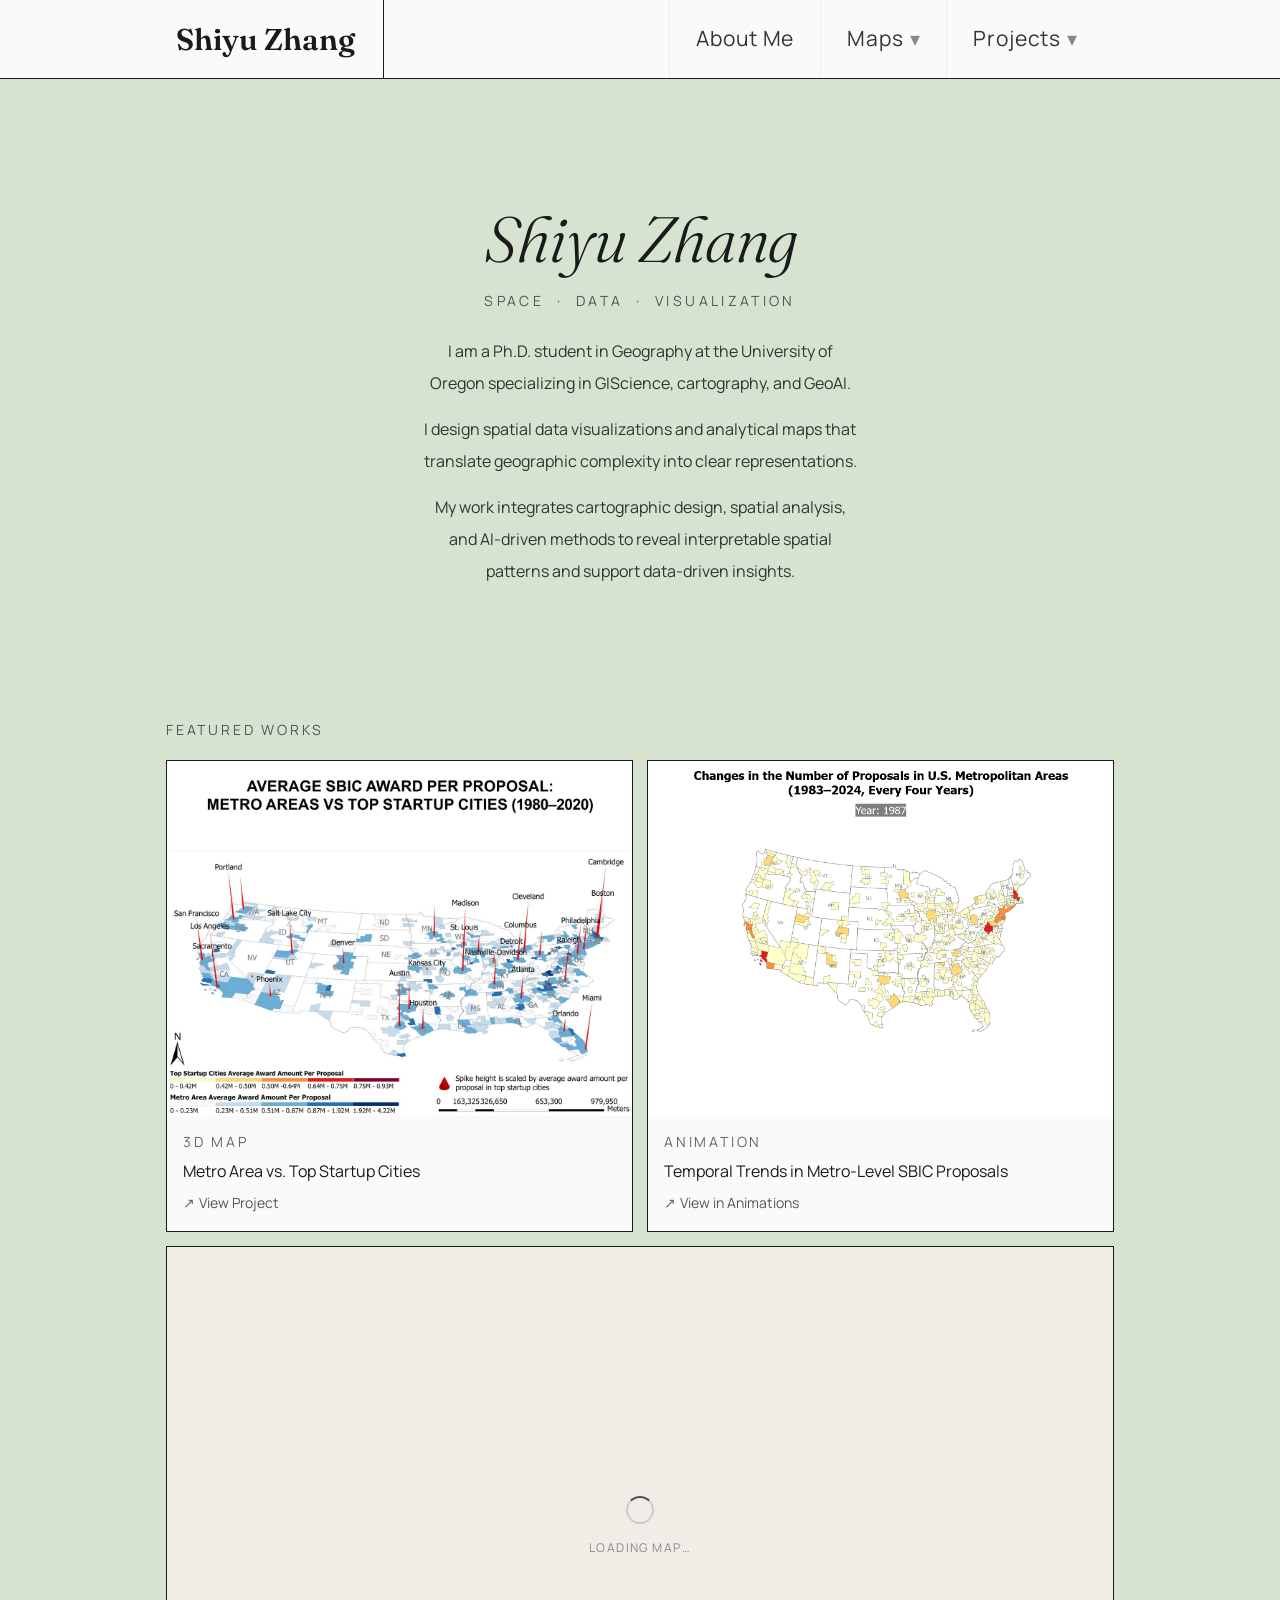
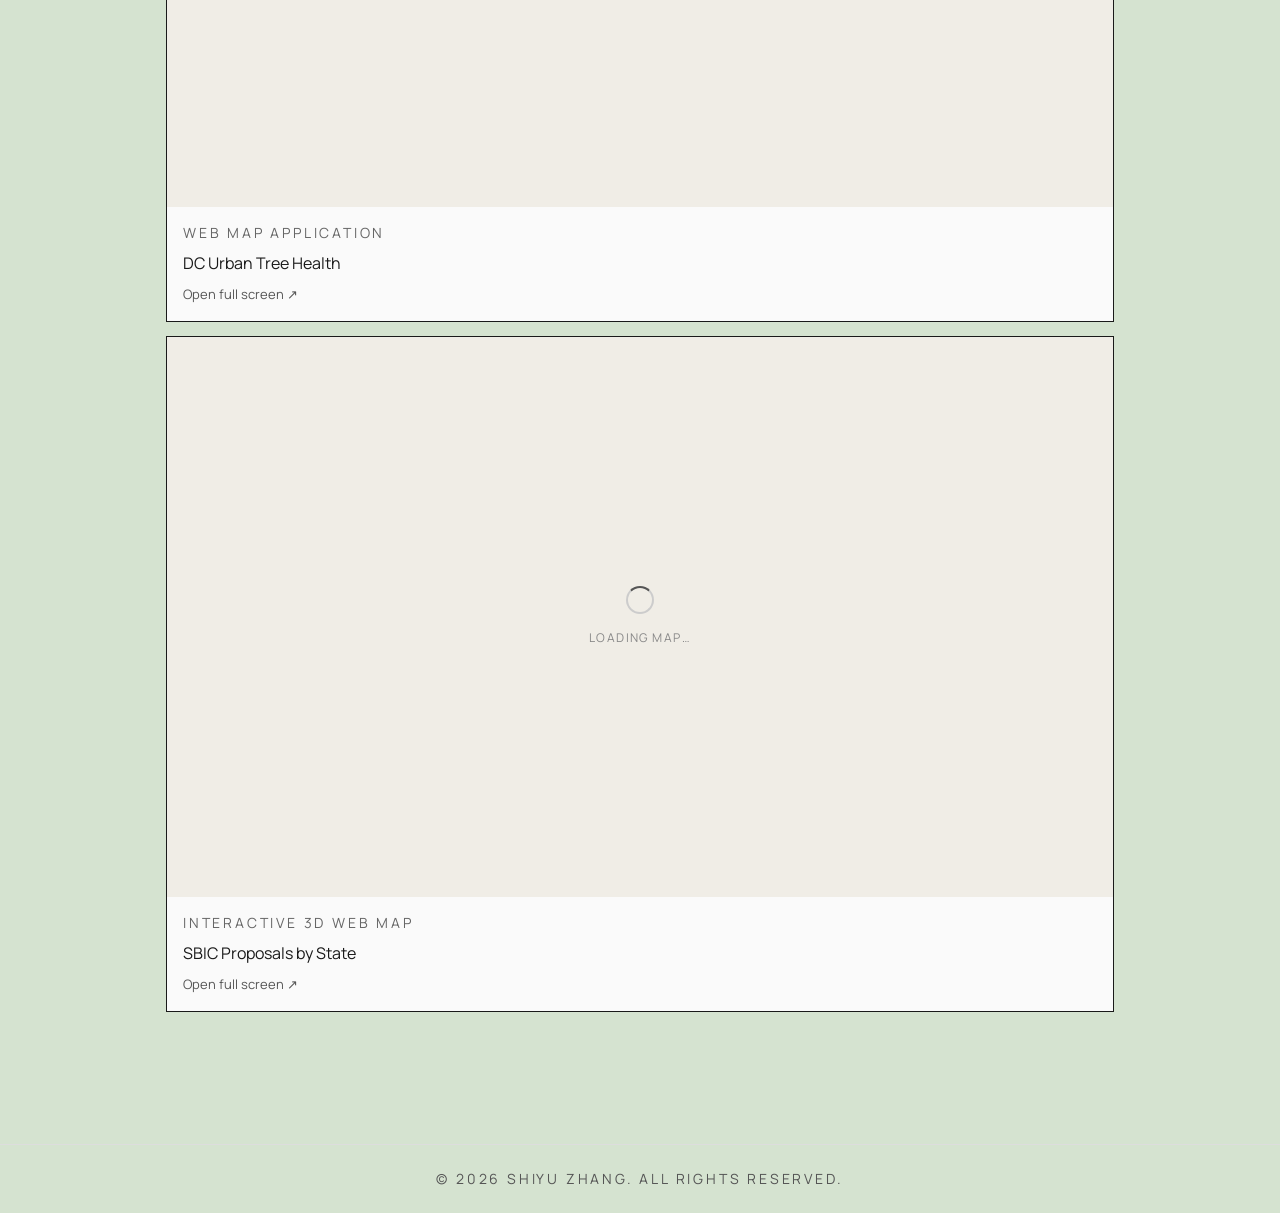
==== commit 01c24127: "Add tool credits, 3D visualization links, and copy refinements to Maps/Projects pages" ====
--- a/index.html
+++ b/index.html
@@ -22,7 +22,7 @@
         <div class="nav-dropdown">
           <a href="maps.html#static">Static Maps</a>
           <a href="maps.html#web">Web Maps</a>
-          <a href="maps.html#animation">Animation</a>
+          <a href="maps.html#animation">Animations</a>
         </div>
       </div>
       <div class="nav-item">
@@ -70,11 +70,11 @@
 
           <a class="feat-card" href="projects.html#sbic">
             <div class="feat-card-img">
-              <img src="Static%20Maps/thumbs/sbic-metro-vs-startup.jpg" alt="Metro Patterns vs. Top Startup Cities">
+              <img src="Static%20Maps/thumbs/sbic-metro-vs-startup.jpg" alt="Metro Area vs. Top Startup Cities">
             </div>
             <div class="feat-card-body">
               <div class="feat-card-type">3D Map</div>
-              <div class="feat-card-title">Metro Patterns vs. Top Startup Cities</div>
+              <div class="feat-card-title">Metro Area vs. Top Startup Cities</div>
               <div class="feat-card-link">View Project</div>
             </div>
           </a>
@@ -92,9 +92,9 @@
 
           <!-- Row 2: Web Map Application -->
           <div class="feat-card feat-card-web feat-card-wide">
-            <div class="feat-card-img">
+            <div class="wc-frame">
               <div class="wc-loading"><div class="wc-loading-spinner"></div>Loading map…</div>
-              <iframe src="https://marcia-shiyu.github.io/DCUrbanTreeHealth/" title="DC Tree Health Interactive Map" loading="lazy" allowfullscreen></iframe>
+              <iframe src="https://marcia-shiyu.github.io/DCUrbanTreeHealth/" title="DC Tree Health Interactive Map" allowfullscreen></iframe>
             </div>
             <div class="feat-card-body">
               <div class="feat-card-type">Web Map Application</div>
@@ -105,9 +105,9 @@
 
           <!-- Row 3: Web Map -->
           <div class="feat-card feat-card-web feat-card-wide">
-            <div class="feat-card-img">
+            <div class="wc-frame">
               <div class="wc-loading"><div class="wc-loading-spinner"></div>Loading map…</div>
-              <iframe src="https://marcia-shiyu.github.io/SBIC/States_Count_3D_animated.html" title="SBIC Proposals by State" loading="lazy" allowfullscreen></iframe>
+              <iframe src="https://marcia-shiyu.github.io/SBIC/States_Count_3D_animated.html" title="SBIC Proposals by State" allowfullscreen></iframe>
             </div>
             <div class="feat-card-body">
               <div class="feat-card-type">Interactive 3D Web Map</div>
@@ -122,6 +122,8 @@
     </div>
   </div>
 </main>
+
+<footer class="site-footer">© 2026 Shiyu Zhang. All rights reserved.</footer>
 
 <!-- MODAL -->
 <div class="modal-backdrop" id="modalBackdrop" role="dialog" aria-modal="true" aria-labelledby="modalTitle">
--- a/style.css
+++ b/style.css
@@ -245,8 +245,6 @@
 .feat-card-web .feat-card-link::before { display: none; }
 .feat-card-web .feat-card-link a { font-size: 13px; color: #555; text-decoration: none; }
 .feat-card-web .feat-card-link a:hover { color: #1a1a1a; }
-.feat-card-video { cursor: default; }
-.feat-card-video:hover { box-shadow: none; }
 .feat-card-body { padding: 14px 16px 16px; }
 .feat-card-type {
   font-size: 14px;
@@ -271,12 +269,14 @@
 .feat-card-link::before { content: '↗'; color: #666; }
 
 /* FORCE wide featured card */
-.featured-grid .feat-card-wide{
+.featured-grid .feat-card-wide {
   grid-column: 1 / -1 !important;
 }
-
-.featured-grid .feat-card-wide .feat-card-img{
-  height: 460px !important;
+.featured-grid .feat-card-wide .feat-card-img {
+  height: 400px !important;
+}
+.featured-grid .feat-card-wide .wc-frame {
+  height: 400px;
 }
 
 /* ── PAGE HEADER ─────────────────────────────────────────── */
@@ -439,6 +439,16 @@
   line-height: 1.8;
   margin-bottom: 12px;
 }
+.map-card-tools {
+  display: flex;
+  align-items: center;
+  gap: 10px;
+}
+.map-card-tool {
+  font-size: 14px;
+  letter-spacing: 0.08em;
+  color: #888;
+}
 
 /* ── BREAK BAR ───────────────────────────────────────────── */
 .break-bar {
@@ -483,7 +493,7 @@
   border: none;
   display: block;
 }
-.wc-frame .wc-loading {
+.wc-loading {
   position: absolute;
   inset: 0;
   display: flex;
@@ -497,7 +507,7 @@
   letter-spacing: 0.12em;
   text-transform: uppercase;
 }
-.wc-frame .wc-loading-spinner {
+.wc-loading-spinner {
   width: 28px;
   height: 28px;
   border: 2px solid #ccc;
@@ -540,34 +550,6 @@
   padding: 14px 0;
 }
 .wc-foot a { color: #1a1a1a; text-decoration: underline; }
-
-/* ── ANIMATION CARDS ─────────────────────────────────────── */
-.anim-cards {
-  display: grid;
-  grid-template-columns: repeat(4, 1fr);
-  gap: 12px;
-}
-.anim-card {
-  border: 1.5px solid #1a1a1a;
-  overflow: hidden;
-  background: #FAFAFA;
-}
-.ac-img {
-  height: 88px;
-  background: #bbb;
-  display: flex;
-  align-items: center;
-  justify-content: center;
-  font-size: 26px;
-  opacity: 0.45;
-}
-.ac-label {
-  padding: 8px 10px;
-  font-size: 12px;
-  color: #555;
-  text-align: center;
-  line-height: 1.6;
-}
 
 /* ── PROJECT DETAIL ──────────────────────────────────────── */
 .proj-block {
@@ -818,6 +800,17 @@
 }
 
 
+/* ── FOOTER ──────────────────────────────────────────────── */
+.site-footer {
+  border-top: 1px solid #ddd;
+  padding: 22px 0;
+  text-align: center;
+  font-size: 14px;
+  letter-spacing: 0.2em;
+  text-transform: uppercase;
+  color: #555;
+}
+
 /* ── MODAL ───────────────────────────────────────────────── */
 .modal-backdrop {
   position: fixed;
@@ -924,7 +917,6 @@
   transform-origin: center center;
   will-change: transform;
   pointer-events: none;
-  draggable: false;
 }
 .modal-foot {
   position: absolute;
@@ -949,9 +941,6 @@
   .navbar-inner { padding: 0 20px; }
   .hero { flex-direction: column-reverse; gap: 28px; padding: 48px 0 40px; }
   .hero-name { font-size: 38px; }
-  .hero-photos { flex-direction: row; }
-  .hero-photo.portrait  { height: 140px; flex: 1; width: auto; }
-  .hero-photo.landscape { height: 140px; flex: 1; width: auto; }
   .featured-grid { grid-template-columns: 1fr; }
   .proj-layout { grid-template-columns: 1fr; }
   .proj-left { border-right: none; border-bottom: 1px solid #eee; }
@@ -962,5 +951,4 @@
   .map-cards { flex-direction: column; }
   .map-card { width: 100%; }
   .wc-frame { height: 70vh; min-height: 420px; }
-  .contact-bar { gap: 16px; }
-}
+}
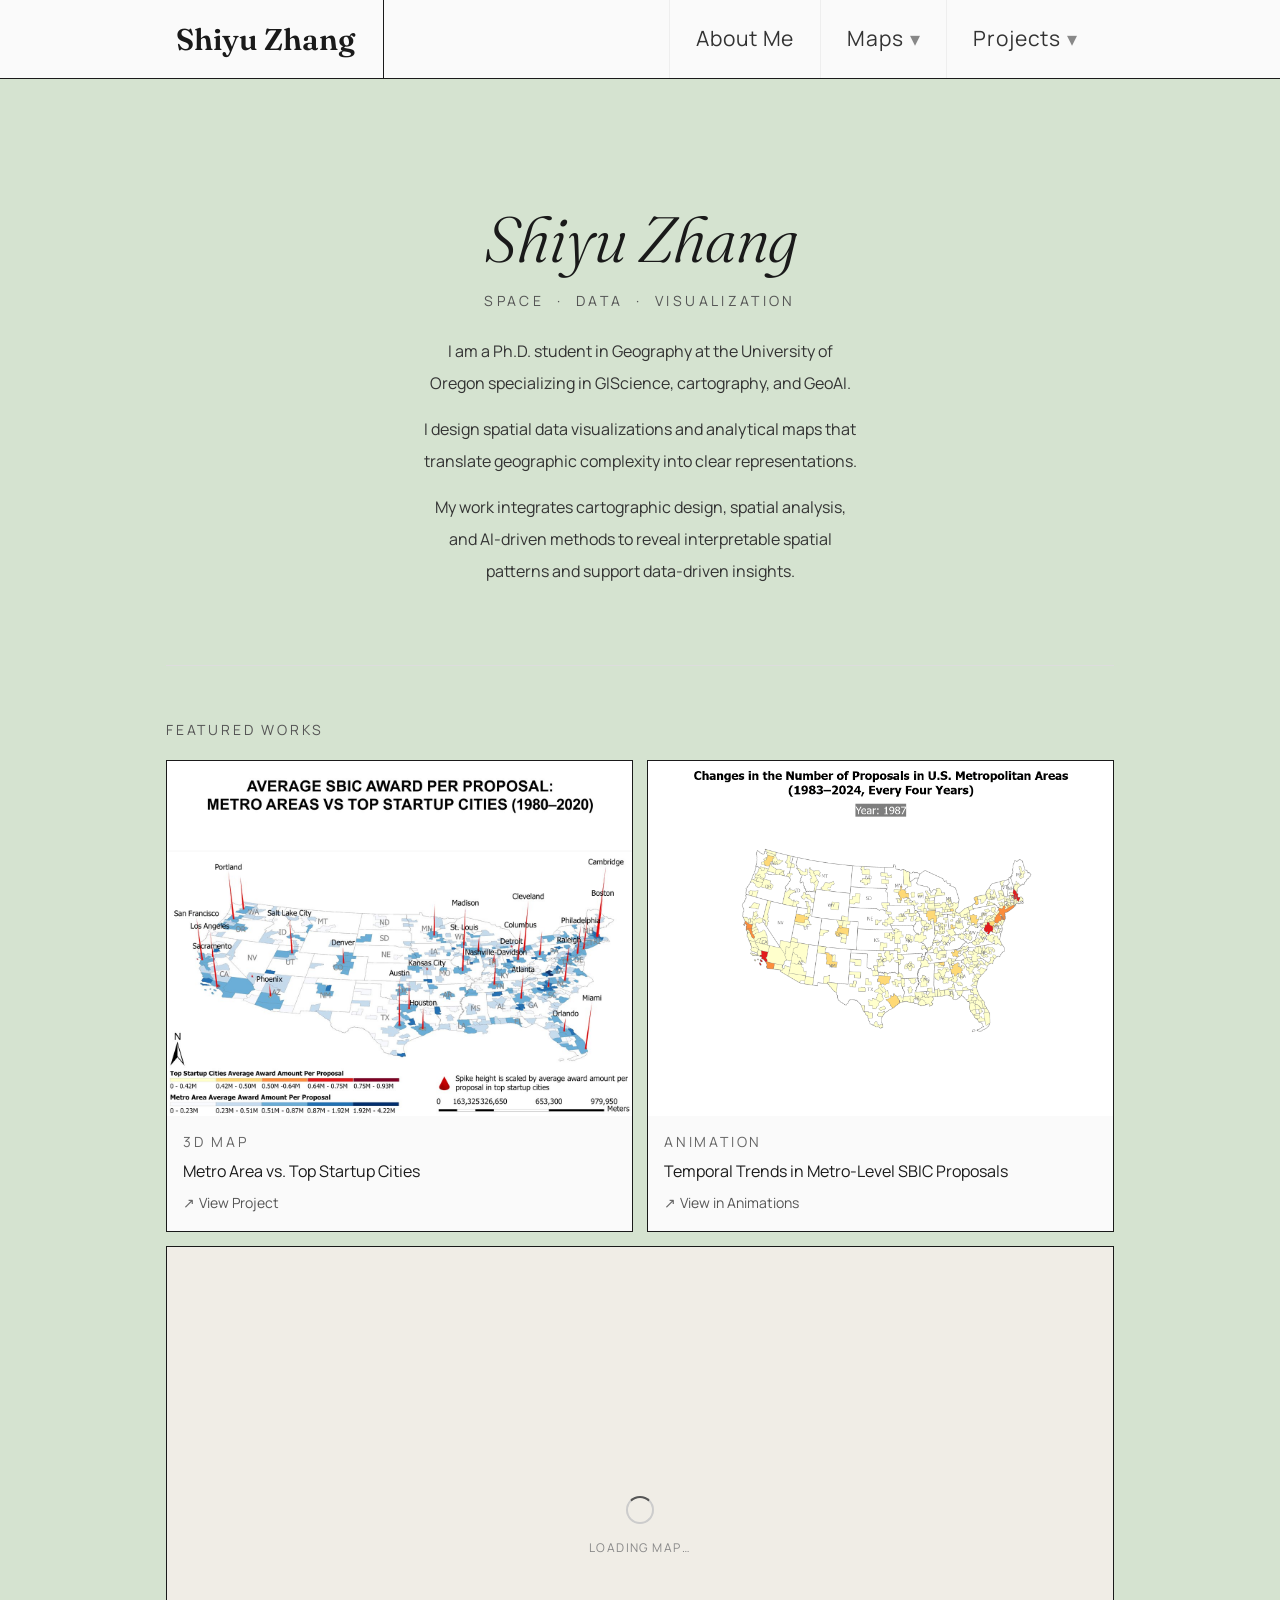
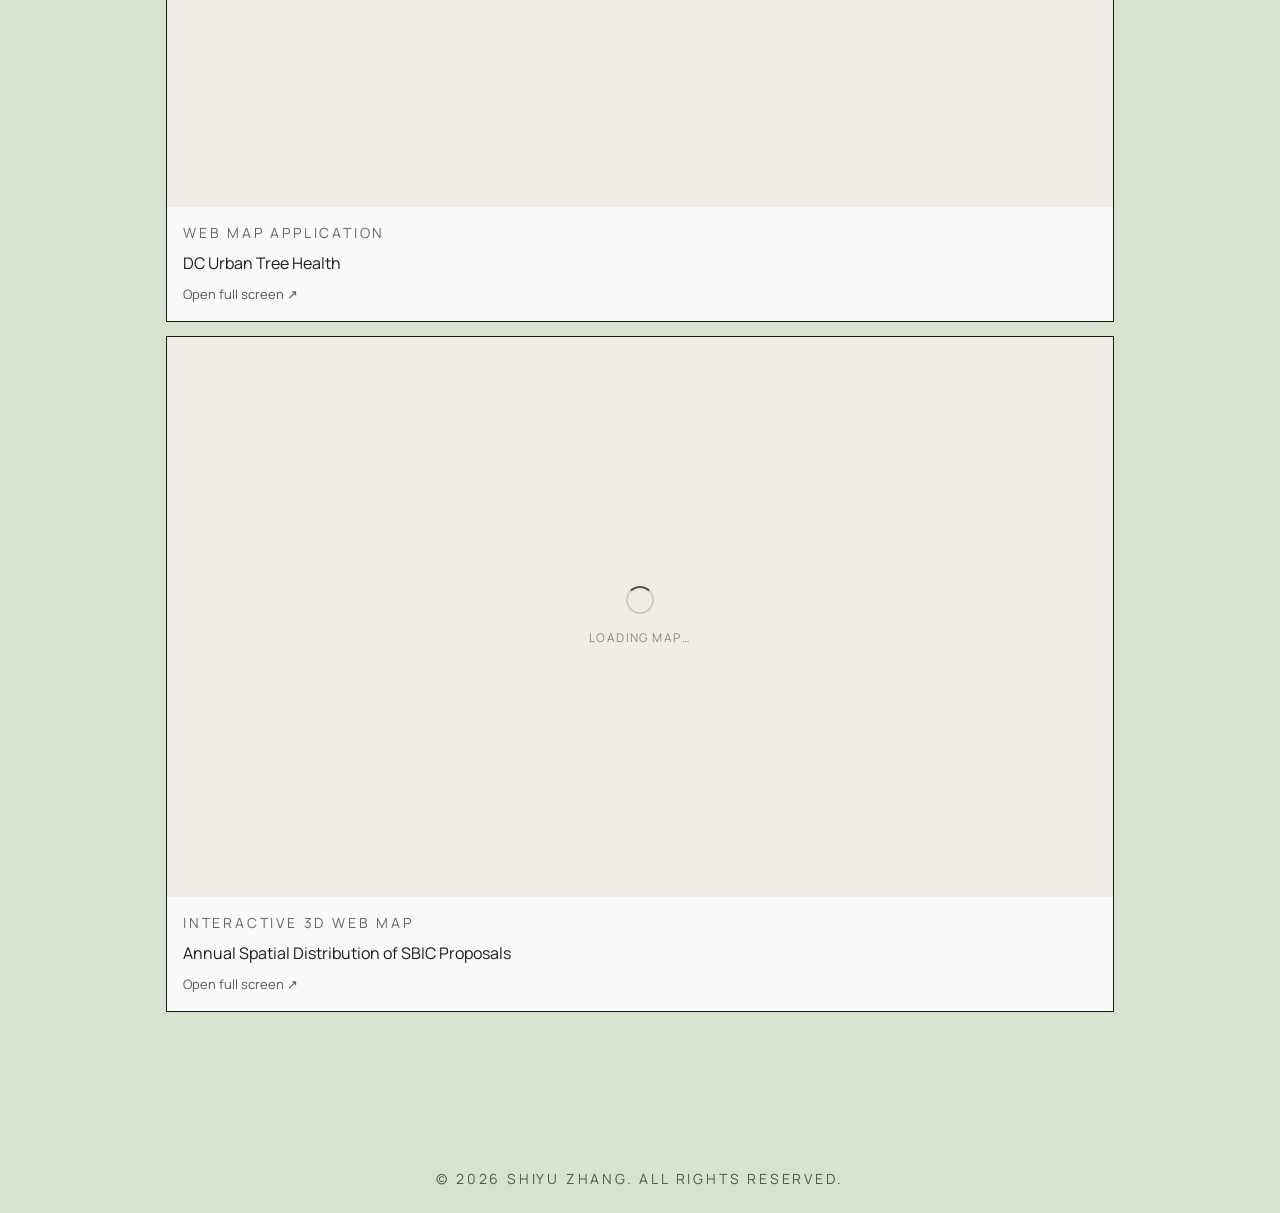
==== commit c62986e4: "Update about page skills/education formatting and homepage map title" ====
--- a/index.html
+++ b/index.html
@@ -111,7 +111,7 @@
             </div>
             <div class="feat-card-body">
               <div class="feat-card-type">Interactive 3D Web Map</div>
-              <div class="feat-card-title">SBIC Proposals by State</div>
+              <div class="feat-card-title">Annual Spatial Distribution of SBIC Proposals</div>
               <div class="feat-card-link"><a href="https://marcia-shiyu.github.io/SBIC/States_Count_3D_animated.html" target="_blank" rel="noopener">Open full screen ↗</a></div>
             </div>
           </div>
